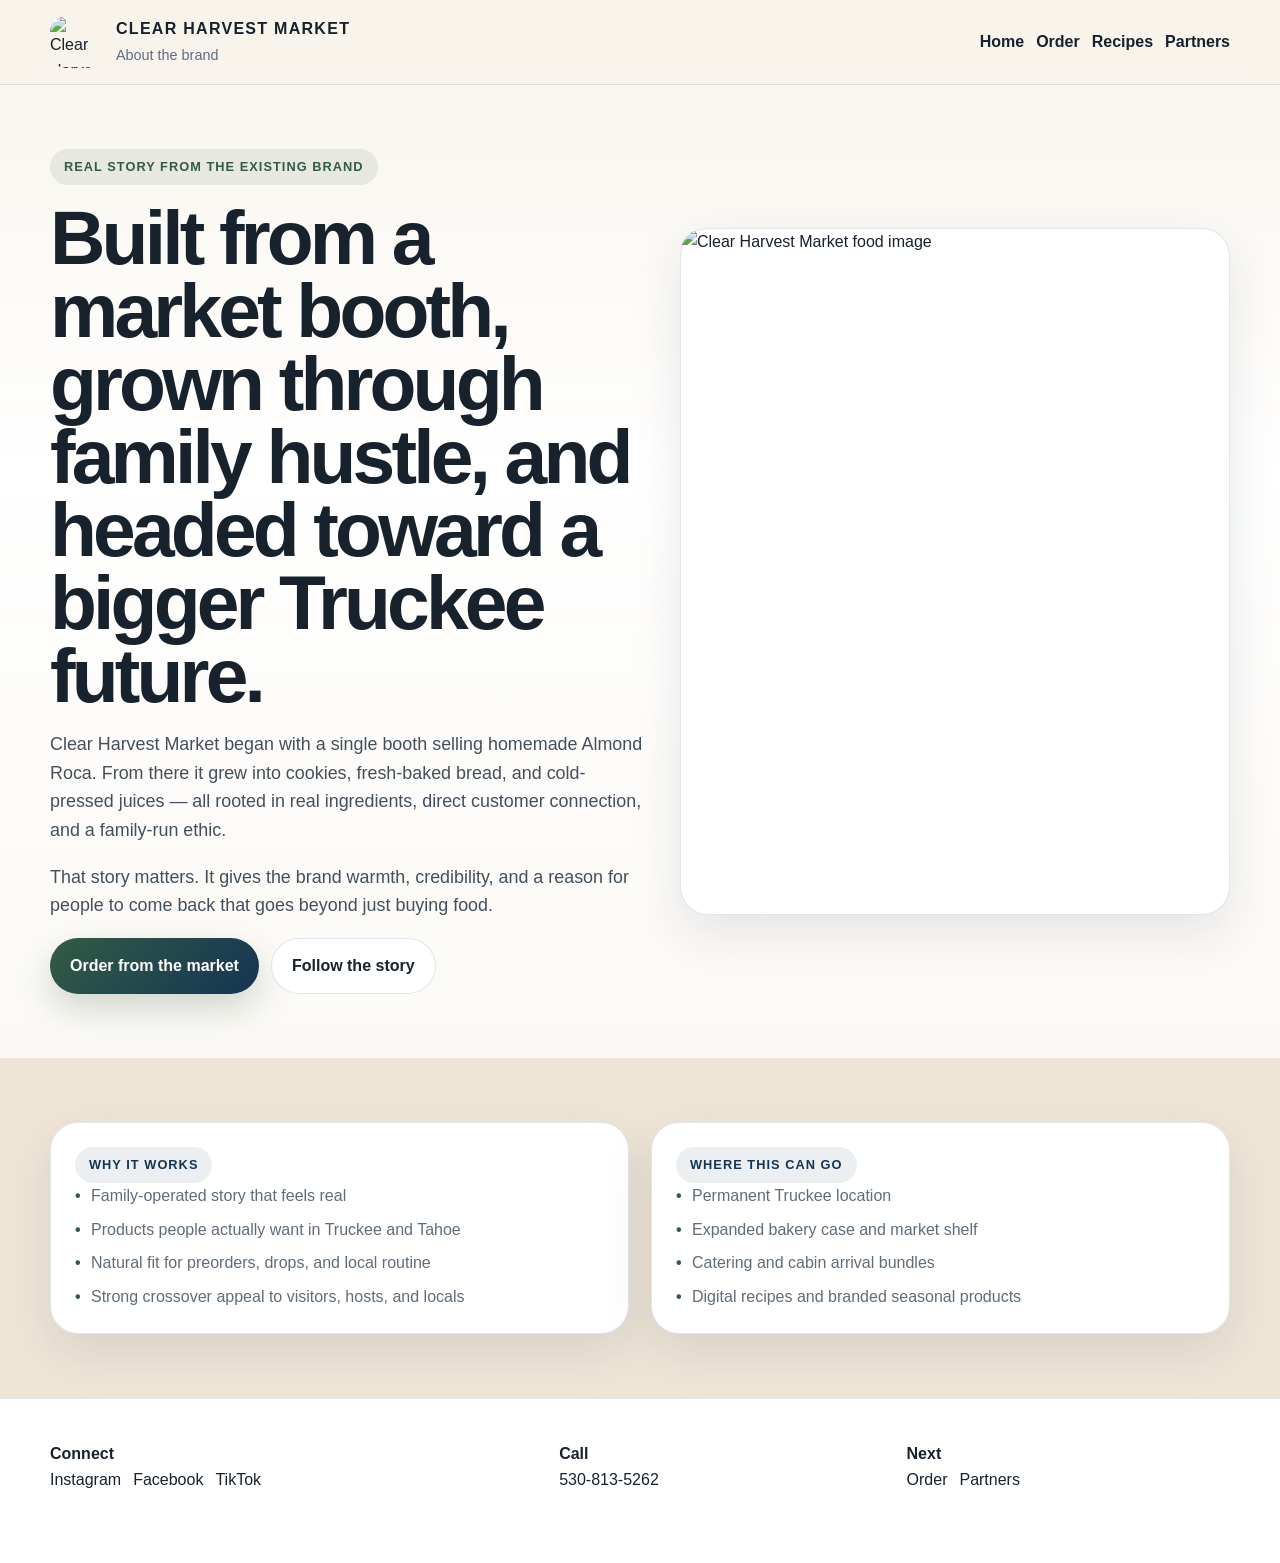
==== about.html @ 3024cae0 "Build Clear Harvest Market site refresh and commerce strategy" ====
<!DOCTYPE html><html lang="en"><head><meta charset="UTF-8"/><meta name="viewport" content="width=device-width, initial-scale=1.0"/><title>About | Clear Harvest Market</title><meta name="description" content="About Clear Harvest Market, the family-built Truckee bakery and juice brand."/><link rel="stylesheet" href="./styles.css"/></head><body><header class="site-header"><div class="container nav"><a class="brand" href="index.html"><img data-logo alt="Clear Harvest Market logo"/><div class="brand-copy"><strong>Clear Harvest Market</strong><span>About the brand</span></div></a><nav class="nav-links"><a href="index.html">Home</a><a href="order.html">Order</a><a href="recipes.html">Recipes</a><a href="partners.html">Partners</a></nav></div></header><main><section class="hero"><div class="container hero-grid"><div><span class="eyebrow">Real story from the existing brand</span><h1>Built from a market booth, grown through family hustle, and headed toward a bigger Truckee future.</h1><p class="lead">Clear Harvest Market began with a single booth selling homemade Almond Roca. From there it grew into cookies, fresh-baked bread, and cold-pressed juices — all rooted in real ingredients, direct customer connection, and a family-run ethic.</p><p class="lead">That story matters. It gives the brand warmth, credibility, and a reason for people to come back that goes beyond just buying food.</p><div class="button-row"><a class="btn" href="order.html">Order from the market</a><a class="btn-secondary" data-social-instagram target="_blank" rel="noopener noreferrer">Follow the story</a></div></div><div class="hero-card"><img class="guide-image" src="https://img1.wsimg.com/isteam/ip/3f962f82-664f-45f3-867e-1fa0740ae570/IMG_5937-e32658b.jpg" alt="Clear Harvest Market food image"/></div></div></section><section class="section alt"><div class="container grid-2"><div class="card"><span class="pill">Why it works</span><ul class="bulletless"><li>Family-operated story that feels real</li><li>Products people actually want in Truckee and Tahoe</li><li>Natural fit for preorders, drops, and local routine</li><li>Strong crossover appeal to visitors, hosts, and locals</li></ul></div><div class="card"><span class="pill">Where this can go</span><ul class="bulletless"><li>Permanent Truckee location</li><li>Expanded bakery case and market shelf</li><li>Catering and cabin arrival bundles</li><li>Digital recipes and branded seasonal products</li></ul></div></div></section></main><footer class="site-footer"><div class="container footer-grid"><div><strong>Connect</strong><div class="footer-links"><a data-social-instagram target="_blank" rel="noopener noreferrer">Instagram</a><a data-social-facebook target="_blank" rel="noopener noreferrer">Facebook</a><a data-social-tiktok target="_blank" rel="noopener noreferrer">TikTok</a></div></div><div><strong>Call</strong><div class="footer-links"><a href="tel:5308135262">530-813-5262</a></div></div><div><strong>Next</strong><div class="footer-links"><a href="order.html">Order</a><a href="partners.html">Partners</a></div></div></div></footer><script src="./app.js"></script></body></html>
---- styles.css ----
:root{--cream:#f8f4ec;--cream-2:#efe5d7;--navy:#163454;--green:#325c45;--gold:#c98d3a;--ink:#17222d;--muted:#5f6d7a;--line:rgba(22,52,84,.12);--white:#fff;--radius:28px;--shadow:0 18px 50px rgba(15,35,55,.10);--max:1180px}*{box-sizing:border-box}html{scroll-behavior:smooth}body{margin:0;font-family:Inter,Arial,sans-serif;color:var(--ink);background:linear-gradient(180deg,var(--cream),#fff 30%,var(--cream) 100%);line-height:1.6}img{max-width:100%;display:block}a{text-decoration:none;color:inherit}button,input,textarea,select{font:inherit}.container{width:min(var(--max),calc(100% - 32px));margin:0 auto}.site-header{position:sticky;top:0;z-index:50;background:rgba(248,244,236,.94);backdrop-filter:blur(14px);border-bottom:1px solid var(--line)}.nav{display:flex;align-items:center;justify-content:space-between;gap:18px;padding:16px 0}.brand{display:flex;align-items:center;gap:14px}.brand img{width:52px;height:52px;border-radius:16px;object-fit:cover}.brand-copy strong{display:block;font-size:1rem;letter-spacing:.08em;text-transform:uppercase}.brand-copy span{font-size:.9rem;color:var(--muted)}.nav-links,.nav-actions,.button-row,.hero-actions,.social-row,.order-actions,.footer-links,.contact-actions,.chip-row{display:flex;flex-wrap:wrap;gap:12px}.nav-links a{font-weight:700;color:var(--ink)}.btn,.btn-secondary,.btn-ghost{display:inline-flex;align-items:center;justify-content:center;gap:10px;padding:14px 20px;border-radius:999px;font-weight:800;transition:.2s ease;cursor:pointer;border:none}.btn{background:linear-gradient(135deg,var(--green),var(--navy));color:#fff;box-shadow:0 14px 34px rgba(50,92,69,.22)}.btn-secondary{background:#fff;border:1px solid var(--line);color:var(--ink)}.btn-ghost{background:transparent;border:1px dashed rgba(22,52,84,.28);color:var(--navy)}.btn:hover,.btn-secondary:hover,.btn-ghost:hover{transform:translateY(-2px)}.hero,.section{padding:64px 0}.section.alt{background:var(--cream-2)}.section.dark{background:linear-gradient(180deg,var(--navy),#102844);color:#fff}.section.dark p,.section.dark li,.section.dark .small,.section.dark .note{color:rgba(255,255,255,.78)}.section.dark .card,.section.dark .product-card,.section.dark .faq-card,.section.dark .recipe-card{background:rgba(255,255,255,.06);border-color:rgba(255,255,255,.12);box-shadow:none}.section.dark .pill{background:rgba(255,255,255,.12);color:#fff}.hero-grid,.grid-2,.grid-3,.catalog-grid,.recipe-grid,.stats-grid,.partner-grid,.form-grid,.faq-grid,.guide-grid,.email-grid{display:grid;gap:22px}.hero-grid{grid-template-columns:1.05fr .95fr;align-items:center}.grid-2,.form-grid{grid-template-columns:repeat(2,1fr)}.grid-3,.catalog-grid,.recipe-grid,.stats-grid,.partner-grid,.faq-grid,.guide-grid,.email-grid{grid-template-columns:repeat(3,1fr)}.eyebrow,.pill,.tag{display:inline-flex;align-items:center;gap:10px;padding:8px 14px;border-radius:999px;font-size:.8rem;font-weight:800;letter-spacing:.08em;text-transform:uppercase}.eyebrow{background:rgba(50,92,69,.1);color:var(--green)}.pill{background:rgba(22,52,84,.08);color:var(--navy)}.tag{background:rgba(201,141,58,.14);color:#8d5f1f}h1{font-size:clamp(3rem,6vw,5.3rem);line-height:.95;letter-spacing:-.05em;margin:16px 0 18px}h2{font-size:clamp(2rem,4vw,3.2rem);line-height:1.02;letter-spacing:-.04em;margin:0 0 12px}h3{margin:0 0 8px;font-size:1.2rem}p,li,.muted,.small,.note{color:var(--muted)}.lead{font-size:1.12rem;max-width:60ch;color:#43505c}.card,.hero-card,.product-card,.recipe-card,.faq-card,.checkout-box,.partner-card,.form-shell,.guide-card,.social-card{background:#fff;border:1px solid var(--line);border-radius:var(--radius);box-shadow:var(--shadow)}.card,.product-card,.recipe-card,.faq-card,.checkout-box,.partner-card,.form-shell,.guide-card,.social-card{padding:24px}.hero-card img,.product-image,.recipe-image,.guide-image{width:100%;border-radius:22px}.hero-card img,.guide-image{object-fit:cover}.hero-card img{aspect-ratio:4/5}.hero-highlights{display:grid;grid-template-columns:repeat(3,1fr);gap:16px;margin-top:18px}.stat{background:rgba(255,255,255,.86);border:1px solid var(--line);border-radius:18px;padding:16px}.stat strong{display:block;font-size:1.5rem;color:var(--navy)}.trust-strip{display:grid;grid-template-columns:repeat(4,1fr);gap:12px;margin-top:26px}.trust-item{padding:14px 16px;border-radius:18px;background:rgba(22,52,84,.06);border:1px solid rgba(22,52,84,.1);font-weight:700}.section.dark .trust-item{background:rgba(255,255,255,.08);border-color:rgba(255,255,255,.12)}.catalog-grid,.recipe-grid,.partner-grid,.guide-grid,.faq-grid,.email-grid{margin-top:24px}.product-card,.recipe-card{display:flex;flex-direction:column;gap:14px}.product-image,.recipe-image{aspect-ratio:4/3;object-fit:cover;background:var(--cream-2)}.price{font-weight:900;font-size:1.45rem;color:var(--green)}.list,.bulletless{padding-left:18px;margin:0}.bulletless{list-style:none;padding:0;display:grid;gap:8px}.bulletless li{padding-left:16px;position:relative}.bulletless li:before{content:'•';position:absolute;left:0;color:var(--green);font-weight:900}.form-shell .field{display:grid;gap:8px}.form-shell input,.form-shell textarea,.form-shell select,.field input,.field textarea,.field select{width:100%;padding:14px 16px;border-radius:16px;border:1px solid rgba(22,52,84,.14);background:#fff;color:var(--ink)}.field textarea{min-height:128px;resize:vertical}.split-bar,.cart-summary{display:flex;justify-content:space-between;align-items:center;gap:16px;padding:18px 20px;border-radius:24px;border:1px solid var(--line);background:#fff;box-shadow:var(--shadow)}.cart-dock{position:sticky;bottom:16px;z-index:40;margin-top:28px}.summary-line{display:flex;justify-content:space-between;gap:18px;padding:10px 0;border-bottom:1px solid var(--line)}.summary-line:last-child{border-bottom:none}.site-footer{padding:42px 0 70px;border-top:1px solid var(--line);background:#fff}.footer-grid{display:grid;grid-template-columns:1.2fr .8fr .8fr;gap:24px}.social-row a,.social-card a{font-weight:800;color:var(--navy)}.site-closer-toggle{position:fixed;right:18px;bottom:18px;z-index:80;border:none;background:linear-gradient(135deg,var(--green),var(--navy));color:#fff;border-radius:999px;padding:16px 20px;font-weight:900;box-shadow:0 20px 44px rgba(21,78,59,.28);cursor:pointer}.site-closer{position:fixed;right:18px;bottom:82px;width:min(390px,calc(100vw - 24px));max-height:72vh;background:#fff;border:1px solid var(--line);border-radius:28px;box-shadow:0 26px 60px rgba(11,28,45,.22);display:none;z-index:90}.site-closer.open{display:block}.site-closer-header{display:flex;justify-content:space-between;align-items:center;padding:16px 18px;border-bottom:1px solid var(--line)}.site-closer-body{padding:16px 18px;max-height:44vh;overflow:auto;display:grid;gap:12px}.site-closer-msg{padding:12px 14px;border-radius:18px;max-width:88%}.site-closer-msg.bot{background:var(--cream-2)}.site-closer-msg.user{background:rgba(22,52,84,.1);margin-left:auto}.site-closer-options,.site-closer-actions{display:flex;flex-wrap:wrap;gap:10px;padding:0 18px 14px}.site-closer-option,.site-closer-primary,.site-closer-secondary{border:none;border-radius:999px;padding:10px 14px;font-weight:800;cursor:pointer}.site-closer-option,.site-closer-secondary{background:#fff;border:1px solid var(--line);color:var(--ink)}.site-closer-primary{background:linear-gradient(135deg,var(--green),var(--navy));color:#fff}.site-closer-input-row{display:flex;gap:10px;padding:0 18px 18px}.site-closer-input-row input{flex:1;padding:12px 14px;border-radius:16px;border:1px solid rgba(22,52,84,.18)}.disclosure{font-size:.85rem;color:#6c7680;max-width:860px}.hidden{display:none!important}@media (max-width:1024px){.hero-grid,.grid-2,.grid-3,.catalog-grid,.recipe-grid,.stats-grid,.partner-grid,.form-grid,.faq-grid,.guide-grid,.email-grid,.trust-strip,.hero-highlights,.footer-grid{grid-template-columns:1fr}}@media (max-width:720px){.nav{flex-direction:column;align-items:stretch}.nav-links,.nav-actions,.button-row,.social-row{justify-content:center}.split-bar,.cart-summary{flex-direction:column;align-items:flex-start}.site-closer{right:12px;left:12px;width:auto}h1{font-size:clamp(2.4rem,10vw,4rem)}}
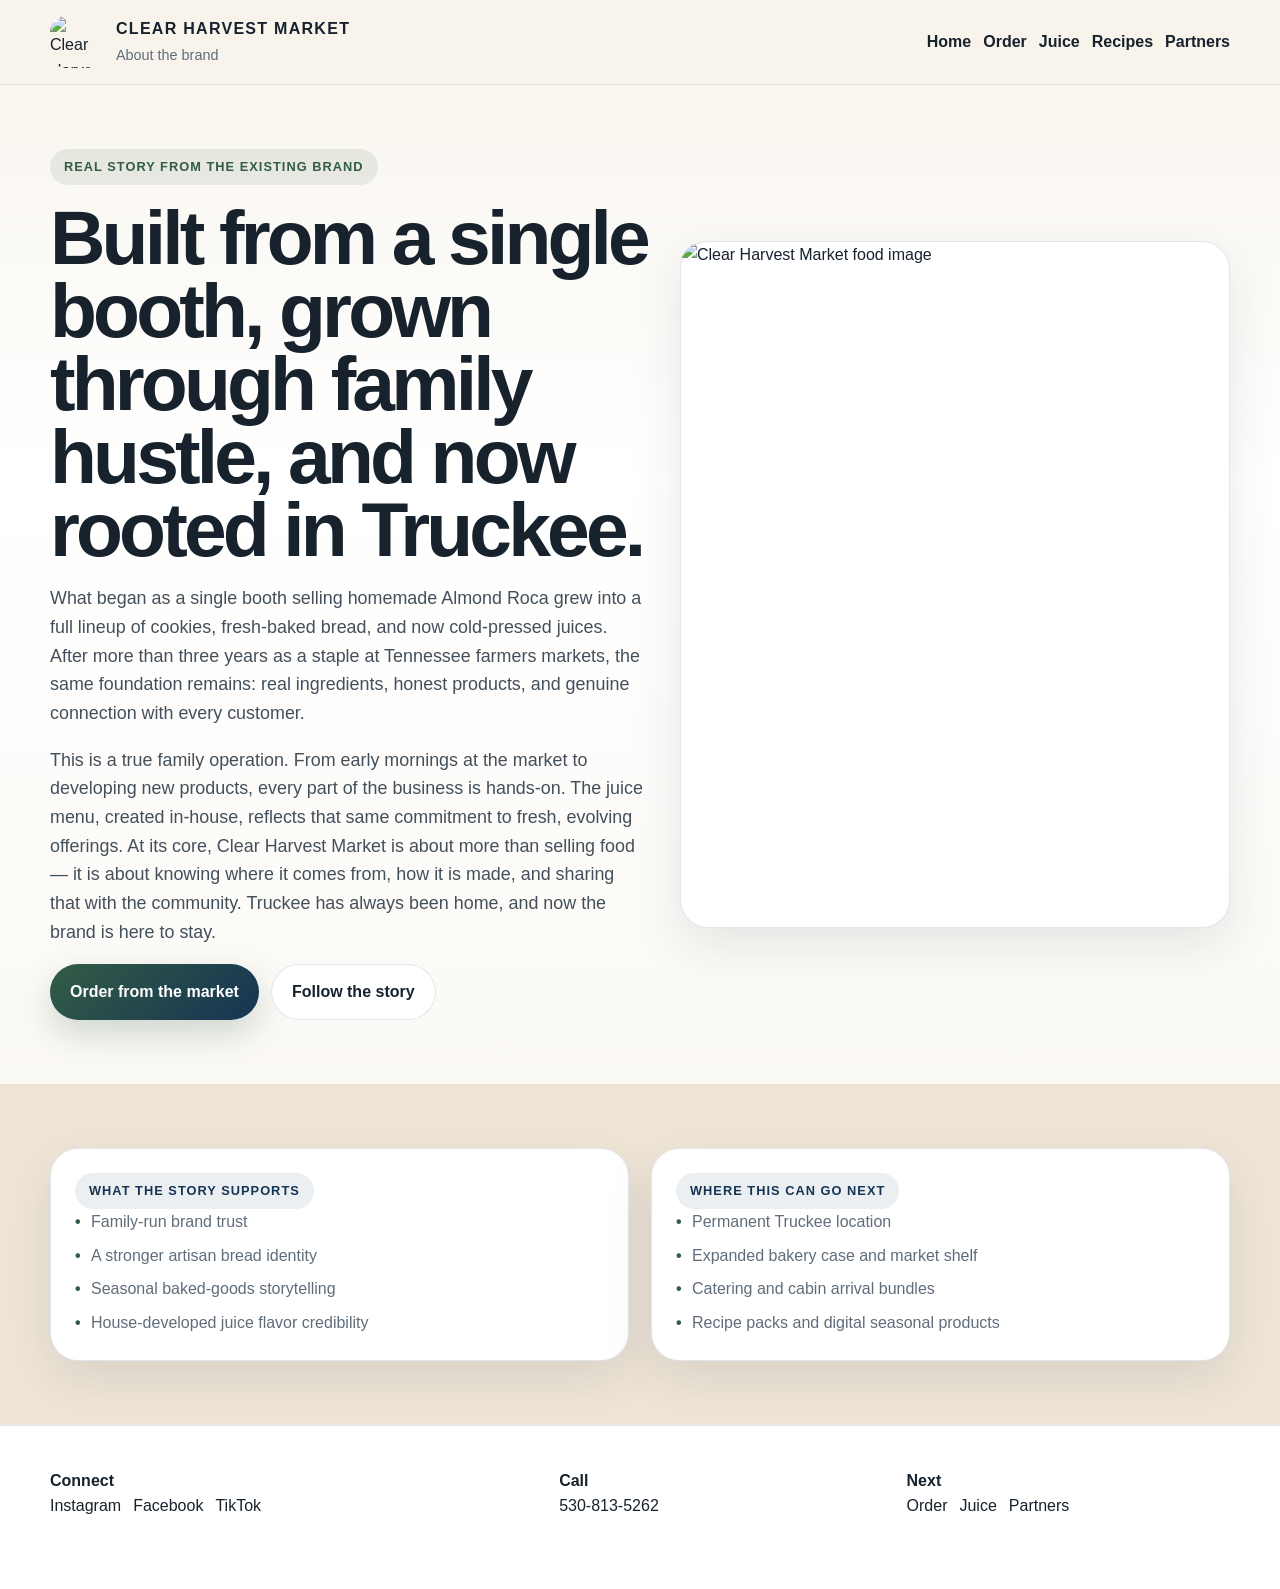
==== commit b94a1090: "Deepen Clear Harvest brand story and product content" ====
--- a/about.html
+++ b/about.html
@@ -1 +1 @@
-<!DOCTYPE html><html lang="en"><head><meta charset="UTF-8"/><meta name="viewport" content="width=device-width, initial-scale=1.0"/><title>About | Clear Harvest Market</title><meta name="description" content="About Clear Harvest Market, the family-built Truckee bakery and juice brand."/><link rel="stylesheet" href="./styles.css"/></head><body><header class="site-header"><div class="container nav"><a class="brand" href="index.html"><img data-logo alt="Clear Harvest Market logo"/><div class="brand-copy"><strong>Clear Harvest Market</strong><span>About the brand</span></div></a><nav class="nav-links"><a href="index.html">Home</a><a href="order.html">Order</a><a href="recipes.html">Recipes</a><a href="partners.html">Partners</a></nav></div></header><main><section class="hero"><div class="container hero-grid"><div><span class="eyebrow">Real story from the existing brand</span><h1>Built from a market booth, grown through family hustle, and headed toward a bigger Truckee future.</h1><p class="lead">Clear Harvest Market began with a single booth selling homemade Almond Roca. From there it grew into cookies, fresh-baked bread, and cold-pressed juices — all rooted in real ingredients, direct customer connection, and a family-run ethic.</p><p class="lead">That story matters. It gives the brand warmth, credibility, and a reason for people to come back that goes beyond just buying food.</p><div class="button-row"><a class="btn" href="order.html">Order from the market</a><a class="btn-secondary" data-social-instagram target="_blank" rel="noopener noreferrer">Follow the story</a></div></div><div class="hero-card"><img class="guide-image" src="https://img1.wsimg.com/isteam/ip/3f962f82-664f-45f3-867e-1fa0740ae570/IMG_5937-e32658b.jpg" alt="Clear Harvest Market food image"/></div></div></section><section class="section alt"><div class="container grid-2"><div class="card"><span class="pill">Why it works</span><ul class="bulletless"><li>Family-operated story that feels real</li><li>Products people actually want in Truckee and Tahoe</li><li>Natural fit for preorders, drops, and local routine</li><li>Strong crossover appeal to visitors, hosts, and locals</li></ul></div><div class="card"><span class="pill">Where this can go</span><ul class="bulletless"><li>Permanent Truckee location</li><li>Expanded bakery case and market shelf</li><li>Catering and cabin arrival bundles</li><li>Digital recipes and branded seasonal products</li></ul></div></div></section></main><footer class="site-footer"><div class="container footer-grid"><div><strong>Connect</strong><div class="footer-links"><a data-social-instagram target="_blank" rel="noopener noreferrer">Instagram</a><a data-social-facebook target="_blank" rel="noopener noreferrer">Facebook</a><a data-social-tiktok target="_blank" rel="noopener noreferrer">TikTok</a></div></div><div><strong>Call</strong><div class="footer-links"><a href="tel:5308135262">530-813-5262</a></div></div><div><strong>Next</strong><div class="footer-links"><a href="order.html">Order</a><a href="partners.html">Partners</a></div></div></div></footer><script src="./app.js"></script></body></html>+<!DOCTYPE html><html lang="en"><head><meta charset="UTF-8"/><meta name="viewport" content="width=device-width, initial-scale=1.0"/><title>About | Clear Harvest Market</title><meta name="description" content="About Clear Harvest Market, the family-built Truckee bakery and juice brand."/><link rel="stylesheet" href="./styles.css"/></head><body><header class="site-header"><div class="container nav"><a class="brand" href="index.html"><img data-logo alt="Clear Harvest Market logo"/><div class="brand-copy"><strong>Clear Harvest Market</strong><span>About the brand</span></div></a><nav class="nav-links"><a href="index.html">Home</a><a href="order.html">Order</a><a href="juice.html">Juice</a><a href="recipes.html">Recipes</a><a href="partners.html">Partners</a></nav></div></header><main><section class="hero"><div class="container hero-grid"><div><span class="eyebrow">Real story from the existing brand</span><h1>Built from a single booth, grown through family hustle, and now rooted in Truckee.</h1><p class="lead">What began as a single booth selling homemade Almond Roca grew into a full lineup of cookies, fresh-baked bread, and now cold-pressed juices. After more than three years as a staple at Tennessee farmers markets, the same foundation remains: real ingredients, honest products, and genuine connection with every customer.</p><p class="lead">This is a true family operation. From early mornings at the market to developing new products, every part of the business is hands-on. The juice menu, created in-house, reflects that same commitment to fresh, evolving offerings. At its core, Clear Harvest Market is about more than selling food — it is about knowing where it comes from, how it is made, and sharing that with the community. Truckee has always been home, and now the brand is here to stay.</p><div class="button-row"><a class="btn" href="order.html">Order from the market</a><a class="btn-secondary" data-social-instagram target="_blank" rel="noopener noreferrer">Follow the story</a></div></div><div class="hero-card"><img class="guide-image" src="https://img1.wsimg.com/isteam/ip/3f962f82-664f-45f3-867e-1fa0740ae570/IMG_5937-e32658b.jpg" alt="Clear Harvest Market food image"/></div></div></section><section class="section alt"><div class="container grid-2"><div class="card"><span class="pill">What the story supports</span><ul class="bulletless"><li>Family-run brand trust</li><li>A stronger artisan bread identity</li><li>Seasonal baked-goods storytelling</li><li>House-developed juice flavor credibility</li></ul></div><div class="card"><span class="pill">Where this can go next</span><ul class="bulletless"><li>Permanent Truckee location</li><li>Expanded bakery case and market shelf</li><li>Catering and cabin arrival bundles</li><li>Recipe packs and digital seasonal products</li></ul></div></div></section></main><footer class="site-footer"><div class="container footer-grid"><div><strong>Connect</strong><div class="footer-links"><a data-social-instagram target="_blank" rel="noopener noreferrer">Instagram</a><a data-social-facebook target="_blank" rel="noopener noreferrer">Facebook</a><a data-social-tiktok target="_blank" rel="noopener noreferrer">TikTok</a></div></div><div><strong>Call</strong><div class="footer-links"><a href="tel:5308135262">530-813-5262</a></div></div><div><strong>Next</strong><div class="footer-links"><a href="order.html">Order</a><a href="juice.html">Juice</a><a href="partners.html">Partners</a></div></div></div></footer><script src="./app.js"></script></body></html>
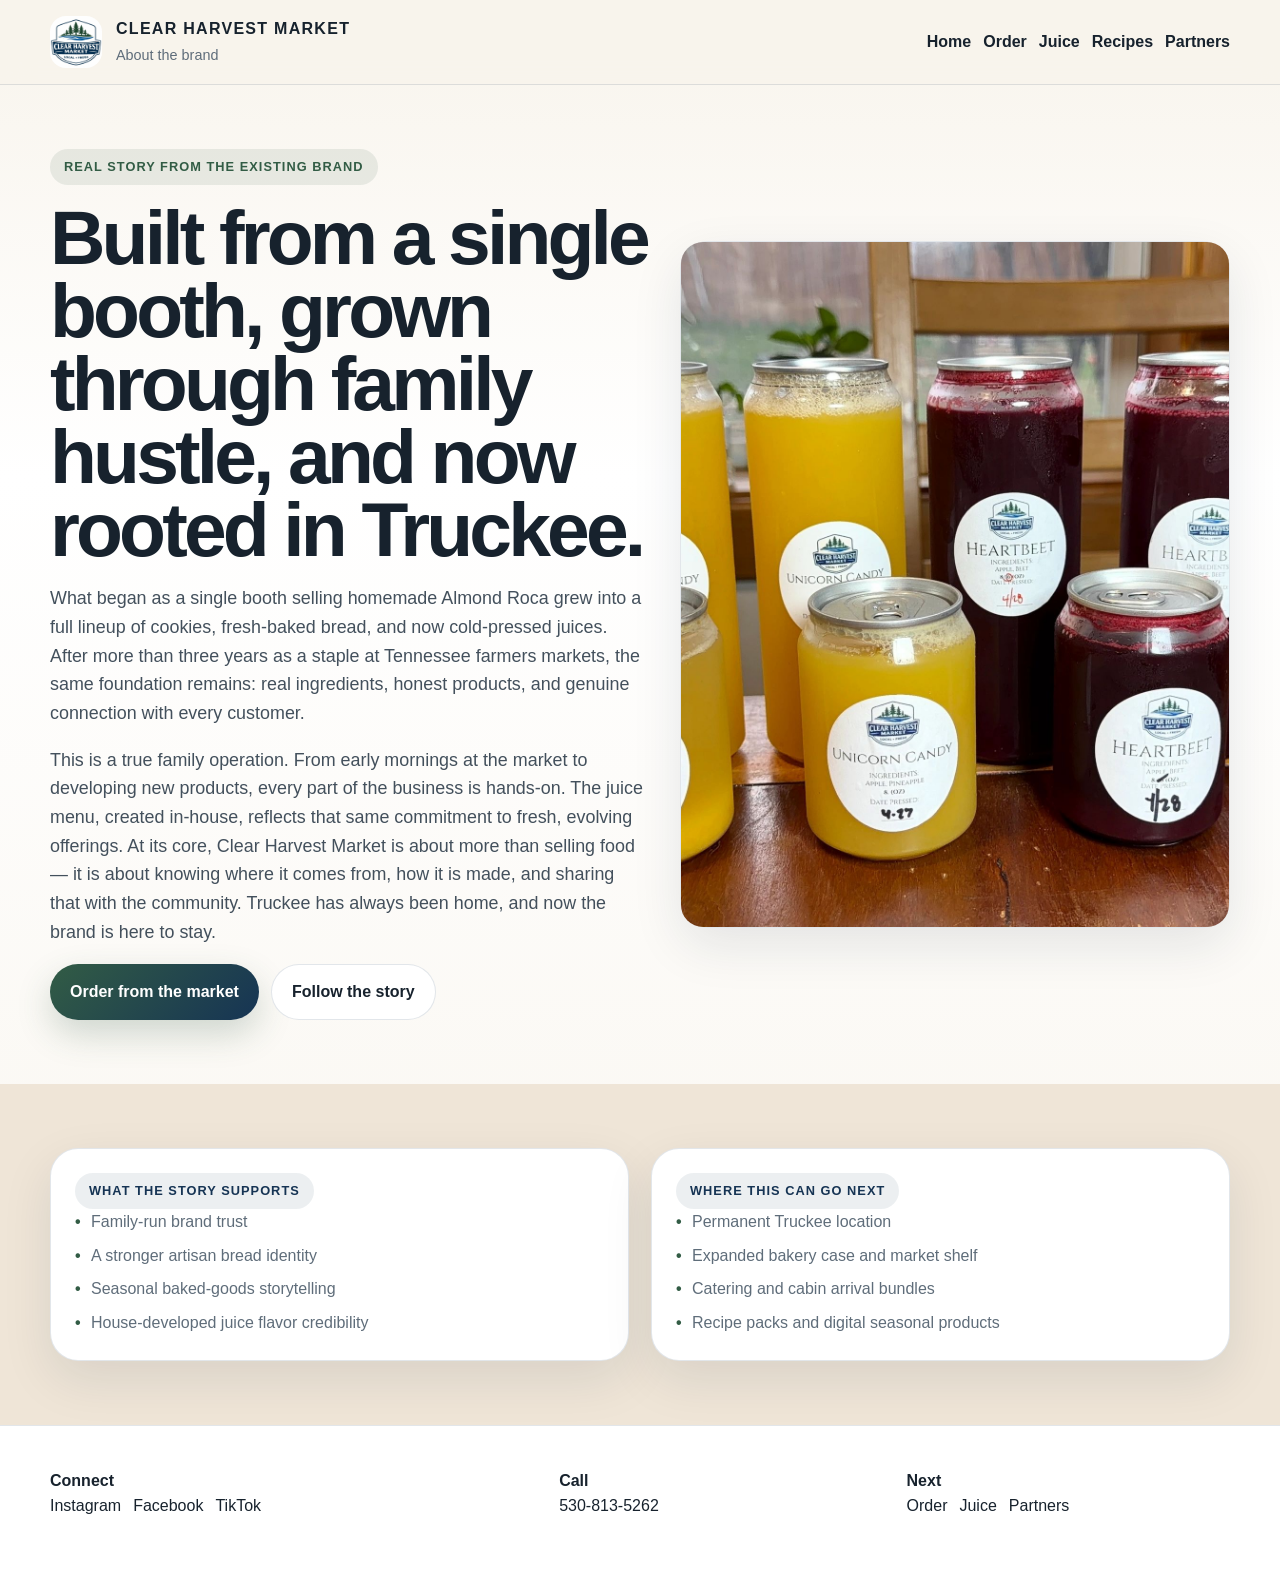
==== commit c7357dec: "Use local absolute image paths across Clear Harvest site" ====
--- a/about.html
+++ b/about.html
@@ -1 +1 @@
-<!DOCTYPE html><html lang="en"><head><meta charset="UTF-8"/><meta name="viewport" content="width=device-width, initial-scale=1.0"/><title>About | Clear Harvest Market</title><meta name="description" content="About Clear Harvest Market, the family-built Truckee bakery and juice brand."/><link rel="stylesheet" href="./styles.css"/></head><body><header class="site-header"><div class="container nav"><a class="brand" href="index.html"><img data-logo alt="Clear Harvest Market logo"/><div class="brand-copy"><strong>Clear Harvest Market</strong><span>About the brand</span></div></a><nav class="nav-links"><a href="index.html">Home</a><a href="order.html">Order</a><a href="juice.html">Juice</a><a href="recipes.html">Recipes</a><a href="partners.html">Partners</a></nav></div></header><main><section class="hero"><div class="container hero-grid"><div><span class="eyebrow">Real story from the existing brand</span><h1>Built from a single booth, grown through family hustle, and now rooted in Truckee.</h1><p class="lead">What began as a single booth selling homemade Almond Roca grew into a full lineup of cookies, fresh-baked bread, and now cold-pressed juices. After more than three years as a staple at Tennessee farmers markets, the same foundation remains: real ingredients, honest products, and genuine connection with every customer.</p><p class="lead">This is a true family operation. From early mornings at the market to developing new products, every part of the business is hands-on. The juice menu, created in-house, reflects that same commitment to fresh, evolving offerings. At its core, Clear Harvest Market is about more than selling food — it is about knowing where it comes from, how it is made, and sharing that with the community. Truckee has always been home, and now the brand is here to stay.</p><div class="button-row"><a class="btn" href="order.html">Order from the market</a><a class="btn-secondary" data-social-instagram target="_blank" rel="noopener noreferrer">Follow the story</a></div></div><div class="hero-card"><img class="guide-image" src="https://img1.wsimg.com/isteam/ip/3f962f82-664f-45f3-867e-1fa0740ae570/IMG_5937-e32658b.jpg" alt="Clear Harvest Market food image"/></div></div></section><section class="section alt"><div class="container grid-2"><div class="card"><span class="pill">What the story supports</span><ul class="bulletless"><li>Family-run brand trust</li><li>A stronger artisan bread identity</li><li>Seasonal baked-goods storytelling</li><li>House-developed juice flavor credibility</li></ul></div><div class="card"><span class="pill">Where this can go next</span><ul class="bulletless"><li>Permanent Truckee location</li><li>Expanded bakery case and market shelf</li><li>Catering and cabin arrival bundles</li><li>Recipe packs and digital seasonal products</li></ul></div></div></section></main><footer class="site-footer"><div class="container footer-grid"><div><strong>Connect</strong><div class="footer-links"><a data-social-instagram target="_blank" rel="noopener noreferrer">Instagram</a><a data-social-facebook target="_blank" rel="noopener noreferrer">Facebook</a><a data-social-tiktok target="_blank" rel="noopener noreferrer">TikTok</a></div></div><div><strong>Call</strong><div class="footer-links"><a href="tel:5308135262">530-813-5262</a></div></div><div><strong>Next</strong><div class="footer-links"><a href="order.html">Order</a><a href="juice.html">Juice</a><a href="partners.html">Partners</a></div></div></div></footer><script src="./app.js"></script></body></html>+<!DOCTYPE html><html lang="en"><head><meta charset="UTF-8"/><meta name="viewport" content="width=device-width, initial-scale=1.0"/><title>About | Clear Harvest Market</title><meta name="description" content="About Clear Harvest Market, the family-built Truckee bakery and juice brand."/><link rel="stylesheet" href="./styles.css"/></head><body><header class="site-header"><div class="container nav"><a class="brand" href="index.html"><img data-logo src="/assets/live/logo-new.jpg" alt="Clear Harvest Market logo"/><div class="brand-copy"><strong>Clear Harvest Market</strong><span>About the brand</span></div></a><nav class="nav-links"><a href="index.html">Home</a><a href="order.html">Order</a><a href="juice.html">Juice</a><a href="recipes.html">Recipes</a><a href="partners.html">Partners</a></nav></div></header><main><section class="hero"><div class="container hero-grid"><div><span class="eyebrow">Real story from the existing brand</span><h1>Built from a single booth, grown through family hustle, and now rooted in Truckee.</h1><p class="lead">What began as a single booth selling homemade Almond Roca grew into a full lineup of cookies, fresh-baked bread, and now cold-pressed juices. After more than three years as a staple at Tennessee farmers markets, the same foundation remains: real ingredients, honest products, and genuine connection with every customer.</p><p class="lead">This is a true family operation. From early mornings at the market to developing new products, every part of the business is hands-on. The juice menu, created in-house, reflects that same commitment to fresh, evolving offerings. At its core, Clear Harvest Market is about more than selling food — it is about knowing where it comes from, how it is made, and sharing that with the community. Truckee has always been home, and now the brand is here to stay.</p><div class="button-row"><a class="btn" href="order.html">Order from the market</a><a class="btn-secondary" data-social-instagram target="_blank" rel="noopener noreferrer">Follow the story</a></div></div><div class="hero-card"><img class="guide-image" src="/assets/live/hero.jpg" alt="Clear Harvest Market food image"/></div></div></section><section class="section alt"><div class="container grid-2"><div class="card"><span class="pill">What the story supports</span><ul class="bulletless"><li>Family-run brand trust</li><li>A stronger artisan bread identity</li><li>Seasonal baked-goods storytelling</li><li>House-developed juice flavor credibility</li></ul></div><div class="card"><span class="pill">Where this can go next</span><ul class="bulletless"><li>Permanent Truckee location</li><li>Expanded bakery case and market shelf</li><li>Catering and cabin arrival bundles</li><li>Recipe packs and digital seasonal products</li></ul></div></div></section></main><footer class="site-footer"><div class="container footer-grid"><div><strong>Connect</strong><div class="footer-links"><a data-social-instagram target="_blank" rel="noopener noreferrer">Instagram</a><a data-social-facebook target="_blank" rel="noopener noreferrer">Facebook</a><a data-social-tiktok target="_blank" rel="noopener noreferrer">TikTok</a></div></div><div><strong>Call</strong><div class="footer-links"><a href="tel:5308135262">530-813-5262</a></div></div><div><strong>Next</strong><div class="footer-links"><a href="order.html">Order</a><a href="juice.html">Juice</a><a href="partners.html">Partners</a></div></div></div></footer><script src="./app.js"></script></body></html>
--- a/styles.css
+++ b/styles.css
@@ -1 +1 @@
-:root{--cream:#f8f4ec;--cream-2:#efe5d7;--navy:#163454;--green:#325c45;--gold:#c98d3a;--ink:#17222d;--muted:#5f6d7a;--line:rgba(22,52,84,.12);--white:#fff;--radius:28px;--shadow:0 18px 50px rgba(15,35,55,.10);--max:1180px}*{box-sizing:border-box}html{scroll-behavior:smooth}body{margin:0;font-family:Inter,Arial,sans-serif;color:var(--ink);background:linear-gradient(180deg,var(--cream),#fff 30%,var(--cream) 100%);line-height:1.6}img{max-width:100%;display:block}a{text-decoration:none;color:inherit}button,input,textarea,select{font:inherit}.container{width:min(var(--max),calc(100% - 32px));margin:0 auto}.site-header{position:sticky;top:0;z-index:50;background:rgba(248,244,236,.94);backdrop-filter:blur(14px);border-bottom:1px solid var(--line)}.nav{display:flex;align-items:center;justify-content:space-between;gap:18px;padding:16px 0}.brand{display:flex;align-items:center;gap:14px}.brand img{width:52px;height:52px;border-radius:16px;object-fit:cover}.brand-copy strong{display:block;font-size:1rem;letter-spacing:.08em;text-transform:uppercase}.brand-copy span{font-size:.9rem;color:var(--muted)}.nav-links,.nav-actions,.button-row,.hero-actions,.social-row,.order-actions,.footer-links,.contact-actions,.chip-row{display:flex;flex-wrap:wrap;gap:12px}.nav-links a{font-weight:700;color:var(--ink)}.btn,.btn-secondary,.btn-ghost{display:inline-flex;align-items:center;justify-content:center;gap:10px;padding:14px 20px;border-radius:999px;font-weight:800;transition:.2s ease;cursor:pointer;border:none}.btn{background:linear-gradient(135deg,var(--green),var(--navy));color:#fff;box-shadow:0 14px 34px rgba(50,92,69,.22)}.btn-secondary{background:#fff;border:1px solid var(--line);color:var(--ink)}.btn-ghost{background:transparent;border:1px dashed rgba(22,52,84,.28);color:var(--navy)}.btn:hover,.btn-secondary:hover,.btn-ghost:hover{transform:translateY(-2px)}.hero,.section{padding:64px 0}.section.alt{background:var(--cream-2)}.section.dark{background:linear-gradient(180deg,var(--navy),#102844);color:#fff}.section.dark p,.section.dark li,.section.dark .small,.section.dark .note{color:rgba(255,255,255,.78)}.section.dark .card,.section.dark .product-card,.section.dark .faq-card,.section.dark .recipe-card{background:rgba(255,255,255,.06);border-color:rgba(255,255,255,.12);box-shadow:none}.section.dark .pill{background:rgba(255,255,255,.12);color:#fff}.hero-grid,.grid-2,.grid-3,.catalog-grid,.recipe-grid,.stats-grid,.partner-grid,.form-grid,.faq-grid,.guide-grid,.email-grid{display:grid;gap:22px}.hero-grid{grid-template-columns:1.05fr .95fr;align-items:center}.grid-2,.form-grid{grid-template-columns:repeat(2,1fr)}.grid-3,.catalog-grid,.recipe-grid,.stats-grid,.partner-grid,.faq-grid,.guide-grid,.email-grid{grid-template-columns:repeat(3,1fr)}.eyebrow,.pill,.tag{display:inline-flex;align-items:center;gap:10px;padding:8px 14px;border-radius:999px;font-size:.8rem;font-weight:800;letter-spacing:.08em;text-transform:uppercase}.eyebrow{background:rgba(50,92,69,.1);color:var(--green)}.pill{background:rgba(22,52,84,.08);color:var(--navy)}.tag{background:rgba(201,141,58,.14);color:#8d5f1f}h1{font-size:clamp(3rem,6vw,5.3rem);line-height:.95;letter-spacing:-.05em;margin:16px 0 18px}h2{font-size:clamp(2rem,4vw,3.2rem);line-height:1.02;letter-spacing:-.04em;margin:0 0 12px}h3{margin:0 0 8px;font-size:1.2rem}p,li,.muted,.small,.note{color:var(--muted)}.lead{font-size:1.12rem;max-width:60ch;color:#43505c}.card,.hero-card,.product-card,.recipe-card,.faq-card,.checkout-box,.partner-card,.form-shell,.guide-card,.social-card{background:#fff;border:1px solid var(--line);border-radius:var(--radius);box-shadow:var(--shadow)}.card,.product-card,.recipe-card,.faq-card,.checkout-box,.partner-card,.form-shell,.guide-card,.social-card{padding:24px}.hero-card img,.product-image,.recipe-image,.guide-image{width:100%;border-radius:22px}.hero-card img,.guide-image{object-fit:cover}.hero-card img{aspect-ratio:4/5}.hero-highlights{display:grid;grid-template-columns:repeat(3,1fr);gap:16px;margin-top:18px}.stat{background:rgba(255,255,255,.86);border:1px solid var(--line);border-radius:18px;padding:16px}.stat strong{display:block;font-size:1.5rem;color:var(--navy)}.trust-strip{display:grid;grid-template-columns:repeat(4,1fr);gap:12px;margin-top:26px}.trust-item{padding:14px 16px;border-radius:18px;background:rgba(22,52,84,.06);border:1px solid rgba(22,52,84,.1);font-weight:700}.section.dark .trust-item{background:rgba(255,255,255,.08);border-color:rgba(255,255,255,.12)}.catalog-grid,.recipe-grid,.partner-grid,.guide-grid,.faq-grid,.email-grid{margin-top:24px}.product-card,.recipe-card{display:flex;flex-direction:column;gap:14px}.product-image,.recipe-image{aspect-ratio:4/3;object-fit:cover;background:var(--cream-2)}.price{font-weight:900;font-size:1.45rem;color:var(--green)}.list,.bulletless{padding-left:18px;margin:0}.bulletless{list-style:none;padding:0;display:grid;gap:8px}.bulletless li{padding-left:16px;position:relative}.bulletless li:before{content:'•';position:absolute;left:0;color:var(--green);font-weight:900}.form-shell .field{display:grid;gap:8px}.form-shell input,.form-shell textarea,.form-shell select,.field input,.field textarea,.field select{width:100%;padding:14px 16px;border-radius:16px;border:1px solid rgba(22,52,84,.14);background:#fff;color:var(--ink)}.field textarea{min-height:128px;resize:vertical}.split-bar,.cart-summary{display:flex;justify-content:space-between;align-items:center;gap:16px;padding:18px 20px;border-radius:24px;border:1px solid var(--line);background:#fff;box-shadow:var(--shadow)}.cart-dock{position:sticky;bottom:16px;z-index:40;margin-top:28px}.summary-line{display:flex;justify-content:space-between;gap:18px;padding:10px 0;border-bottom:1px solid var(--line)}.summary-line:last-child{border-bottom:none}.site-footer{padding:42px 0 70px;border-top:1px solid var(--line);background:#fff}.footer-grid{display:grid;grid-template-columns:1.2fr .8fr .8fr;gap:24px}.social-row a,.social-card a{font-weight:800;color:var(--navy)}.site-closer-toggle{position:fixed;right:18px;bottom:18px;z-index:80;border:none;background:linear-gradient(135deg,var(--green),var(--navy));color:#fff;border-radius:999px;padding:16px 20px;font-weight:900;box-shadow:0 20px 44px rgba(21,78,59,.28);cursor:pointer}.site-closer{position:fixed;right:18px;bottom:82px;width:min(390px,calc(100vw - 24px));max-height:72vh;background:#fff;border:1px solid var(--line);border-radius:28px;box-shadow:0 26px 60px rgba(11,28,45,.22);display:none;z-index:90}.site-closer.open{display:block}.site-closer-header{display:flex;justify-content:space-between;align-items:center;padding:16px 18px;border-bottom:1px solid var(--line)}.site-closer-body{padding:16px 18px;max-height:44vh;overflow:auto;display:grid;gap:12px}.site-closer-msg{padding:12px 14px;border-radius:18px;max-width:88%}.site-closer-msg.bot{background:var(--cream-2)}.site-closer-msg.user{background:rgba(22,52,84,.1);margin-left:auto}.site-closer-options,.site-closer-actions{display:flex;flex-wrap:wrap;gap:10px;padding:0 18px 14px}.site-closer-option,.site-closer-primary,.site-closer-secondary{border:none;border-radius:999px;padding:10px 14px;font-weight:800;cursor:pointer}.site-closer-option,.site-closer-secondary{background:#fff;border:1px solid var(--line);color:var(--ink)}.site-closer-primary{background:linear-gradient(135deg,var(--green),var(--navy));color:#fff}.site-closer-input-row{display:flex;gap:10px;padding:0 18px 18px}.site-closer-input-row input{flex:1;padding:12px 14px;border-radius:16px;border:1px solid rgba(22,52,84,.18)}.disclosure{font-size:.85rem;color:#6c7680;max-width:860px}.hidden{display:none!important}@media (max-width:1024px){.hero-grid,.grid-2,.grid-3,.catalog-grid,.recipe-grid,.stats-grid,.partner-grid,.form-grid,.faq-grid,.guide-grid,.email-grid,.trust-strip,.hero-highlights,.footer-grid{grid-template-columns:1fr}}@media (max-width:720px){.nav{flex-direction:column;align-items:stretch}.nav-links,.nav-actions,.button-row,.social-row{justify-content:center}.split-bar,.cart-summary{flex-direction:column;align-items:flex-start}.site-closer{right:12px;left:12px;width:auto}h1{font-size:clamp(2.4rem,10vw,4rem)}}+:root{--cream:#f8f4ec;--cream-2:#efe5d7;--navy:#163454;--green:#325c45;--gold:#c98d3a;--ink:#17222d;--muted:#5f6d7a;--line:rgba(22,52,84,.12);--white:#fff;--radius:28px;--shadow:0 18px 50px rgba(15,35,55,.10);--max:1180px}*{box-sizing:border-box}html{scroll-behavior:smooth}body{margin:0;font-family:Inter,Arial,sans-serif;color:var(--ink);background:linear-gradient(180deg,var(--cream),#fff 30%,var(--cream) 100%);line-height:1.6}img{max-width:100%;display:block}a{text-decoration:none;color:inherit}button,input,textarea,select{font:inherit}.container{width:min(var(--max),calc(100% - 32px));margin:0 auto}.site-header{position:sticky;top:0;z-index:50;background:rgba(248,244,236,.94);backdrop-filter:blur(14px);border-bottom:1px solid var(--line)}.nav{display:flex;align-items:center;justify-content:space-between;gap:18px;padding:16px 0}.brand{display:flex;align-items:center;gap:14px;min-width:0}.brand img{width:52px;height:52px;border-radius:16px;object-fit:cover;flex:0 0 52px;background:rgba(22,52,84,.08)}.brand.logo-failed img{display:none}.brand.logo-failed:before{content:'CH';display:grid;place-items:center;width:52px;height:52px;border-radius:16px;flex:0 0 52px;background:linear-gradient(135deg,var(--green),var(--navy));color:#fff;font-weight:900;letter-spacing:.08em}.brand-copy{min-width:0}.brand-copy strong{display:block;font-size:1rem;letter-spacing:.08em;text-transform:uppercase}.brand-copy span{font-size:.9rem;color:var(--muted)}.nav-links,.nav-actions,.button-row,.hero-actions,.social-row,.order-actions,.footer-links,.contact-actions,.chip-row{display:flex;flex-wrap:wrap;gap:12px}.nav-links a{font-weight:700;color:var(--ink)}.btn,.btn-secondary,.btn-ghost{display:inline-flex;align-items:center;justify-content:center;gap:10px;padding:14px 20px;border-radius:999px;font-weight:800;transition:.2s ease;cursor:pointer;border:none}.btn{background:linear-gradient(135deg,var(--green),var(--navy));color:#fff;box-shadow:0 14px 34px rgba(50,92,69,.22)}.btn-secondary{background:#fff;border:1px solid var(--line);color:var(--ink)}.btn-ghost{background:transparent;border:1px dashed rgba(22,52,84,.28);color:var(--navy)}.btn:hover,.btn-secondary:hover,.btn-ghost:hover{transform:translateY(-2px)}.hero,.section{padding:64px 0}.section.alt{background:var(--cream-2)}.section.dark{background:linear-gradient(180deg,var(--navy),#102844);color:#fff}.section.dark p,.section.dark li,.section.dark .small,.section.dark .note{color:rgba(255,255,255,.78)}.section.dark .card,.section.dark .product-card,.section.dark .faq-card,.section.dark .recipe-card{background:rgba(255,255,255,.06);border-color:rgba(255,255,255,.12);box-shadow:none}.section.dark .pill{background:rgba(255,255,255,.12);color:#fff}.hero-grid,.grid-2,.grid-3,.catalog-grid,.recipe-grid,.stats-grid,.partner-grid,.form-grid,.faq-grid,.guide-grid,.email-grid{display:grid;gap:22px}.hero-grid{grid-template-columns:1.05fr .95fr;align-items:center}.grid-2,.form-grid{grid-template-columns:repeat(2,1fr)}.grid-3,.catalog-grid,.recipe-grid,.stats-grid,.partner-grid,.faq-grid,.guide-grid,.email-grid{grid-template-columns:repeat(3,1fr)}.eyebrow,.pill,.tag{display:inline-flex;align-items:center;gap:10px;padding:8px 14px;border-radius:999px;font-size:.8rem;font-weight:800;letter-spacing:.08em;text-transform:uppercase}.eyebrow{background:rgba(50,92,69,.1);color:var(--green)}.pill{background:rgba(22,52,84,.08);color:var(--navy)}.tag{background:rgba(201,141,58,.14);color:#8d5f1f}h1{font-size:clamp(3rem,6vw,5.3rem);line-height:.95;letter-spacing:-.05em;margin:16px 0 18px}h2{font-size:clamp(2rem,4vw,3.2rem);line-height:1.02;letter-spacing:-.04em;margin:0 0 12px}h3{margin:0 0 8px;font-size:1.2rem}p,li,.muted,.small,.note{color:var(--muted)}.lead{font-size:1.12rem;max-width:60ch;color:#43505c}.card,.hero-card,.product-card,.recipe-card,.faq-card,.checkout-box,.partner-card,.form-shell,.guide-card,.social-card{background:#fff;border:1px solid var(--line);border-radius:var(--radius);box-shadow:var(--shadow)}.card,.product-card,.recipe-card,.faq-card,.checkout-box,.partner-card,.form-shell,.guide-card,.social-card{padding:24px}.hero-card img,.product-image,.recipe-image,.guide-image{width:100%;border-radius:22px}.hero-card img,.guide-image{object-fit:cover}.hero-card img{aspect-ratio:4/5}.hero-highlights{display:grid;grid-template-columns:repeat(3,1fr);gap:16px;margin-top:18px}.stat{background:rgba(255,255,255,.86);border:1px solid var(--line);border-radius:18px;padding:16px}.stat strong{display:block;font-size:1.5rem;color:var(--navy)}.trust-strip{display:grid;grid-template-columns:repeat(4,1fr);gap:12px;margin-top:26px}.trust-item{padding:14px 16px;border-radius:18px;background:rgba(22,52,84,.06);border:1px solid rgba(22,52,84,.1);font-weight:700}.section.dark .trust-item{background:rgba(255,255,255,.08);border-color:rgba(255,255,255,.12)}.catalog-grid,.recipe-grid,.partner-grid,.guide-grid,.faq-grid,.email-grid{margin-top:24px}.product-card,.recipe-card{display:flex;flex-direction:column;gap:14px}.product-image,.recipe-image{aspect-ratio:4/3;object-fit:cover;background:var(--cream-2)}.price{font-weight:900;font-size:1.45rem;color:var(--green)}.list,.bulletless{padding-left:18px;margin:0}.bulletless{list-style:none;padding:0;display:grid;gap:8px}.bulletless li{padding-left:16px;position:relative}.bulletless li:before{content:'•';position:absolute;left:0;color:var(--green);font-weight:900}.form-shell .field{display:grid;gap:8px}.form-shell input,.form-shell textarea,.form-shell select,.field input,.field textarea,.field select{width:100%;padding:14px 16px;border-radius:16px;border:1px solid rgba(22,52,84,.14);background:#fff;color:var(--ink)}.field textarea{min-height:128px;resize:vertical}.split-bar,.cart-summary{display:flex;justify-content:space-between;align-items:center;gap:16px;padding:18px 20px;border-radius:24px;border:1px solid var(--line);background:#fff;box-shadow:var(--shadow)}.cart-dock{position:sticky;bottom:16px;z-index:40;margin-top:28px}.summary-line{display:flex;justify-content:space-between;gap:18px;padding:10px 0;border-bottom:1px solid var(--line)}.summary-line:last-child{border-bottom:none}.site-footer{padding:42px 0 70px;border-top:1px solid var(--line);background:#fff}.footer-grid{display:grid;grid-template-columns:1.2fr .8fr .8fr;gap:24px}.social-row a,.social-card a{font-weight:800;color:var(--navy)}.site-closer-toggle{position:fixed;right:18px;bottom:18px;z-index:80;border:none;background:linear-gradient(135deg,var(--green),var(--navy));color:#fff;border-radius:999px;padding:16px 20px;font-weight:900;box-shadow:0 20px 44px rgba(21,78,59,.28);cursor:pointer;max-width:min(320px,calc(100vw - 24px))}.site-closer{position:fixed;right:18px;bottom:82px;width:min(390px,calc(100vw - 24px));max-height:72vh;background:#fff;border:1px solid var(--line);border-radius:28px;box-shadow:0 26px 60px rgba(11,28,45,.22);display:none;z-index:90}.site-closer.open{display:block}.site-closer-header{display:flex;justify-content:space-between;align-items:center;padding:16px 18px;border-bottom:1px solid var(--line)}.site-closer-body{padding:16px 18px;max-height:44vh;overflow:auto;display:grid;gap:12px}.site-closer-msg{padding:12px 14px;border-radius:18px;max-width:88%}.site-closer-msg.bot{background:var(--cream-2)}.site-closer-msg.user{background:rgba(22,52,84,.1);margin-left:auto}.site-closer-options,.site-closer-actions{display:flex;flex-wrap:wrap;gap:10px;padding:0 18px 14px}.site-closer-option,.site-closer-primary,.site-closer-secondary{border:none;border-radius:999px;padding:10px 14px;font-weight:800;cursor:pointer}.site-closer-option,.site-closer-secondary{background:#fff;border:1px solid var(--line);color:var(--ink)}.site-closer-primary{background:linear-gradient(135deg,var(--green),var(--navy));color:#fff}.site-closer-input-row{display:flex;gap:10px;padding:0 18px 18px}.site-closer-input-row input{flex:1;padding:12px 14px;border-radius:16px;border:1px solid rgba(22,52,84,.18)}.disclosure{font-size:.85rem;color:#6c7680;max-width:860px}.hidden{display:none!important}@media (max-width:1024px){.hero-grid,.grid-2,.grid-3,.catalog-grid,.recipe-grid,.stats-grid,.partner-grid,.form-grid,.faq-grid,.guide-grid,.email-grid,.trust-strip,.hero-highlights,.footer-grid{grid-template-columns:1fr}}@media (max-width:720px){.nav{flex-direction:column;align-items:stretch;padding:12px 0}.brand{justify-content:center;text-align:center}.brand-copy strong{font-size:.95rem}.brand-copy span{font-size:.84rem}.nav-links,.nav-actions,.button-row,.social-row{justify-content:center}.nav-links a{font-size:1rem}.btn,.btn-secondary,.btn-ghost{padding:13px 18px}.split-bar,.cart-summary{flex-direction:column;align-items:flex-start}.site-closer-toggle{right:12px;bottom:12px;padding:12px 16px;font-size:.95rem;box-shadow:0 12px 28px rgba(21,78,59,.24)}.site-closer{right:12px;left:12px;bottom:68px;width:auto;max-height:68vh}h1{font-size:clamp(2.4rem,10vw,4rem)}}
